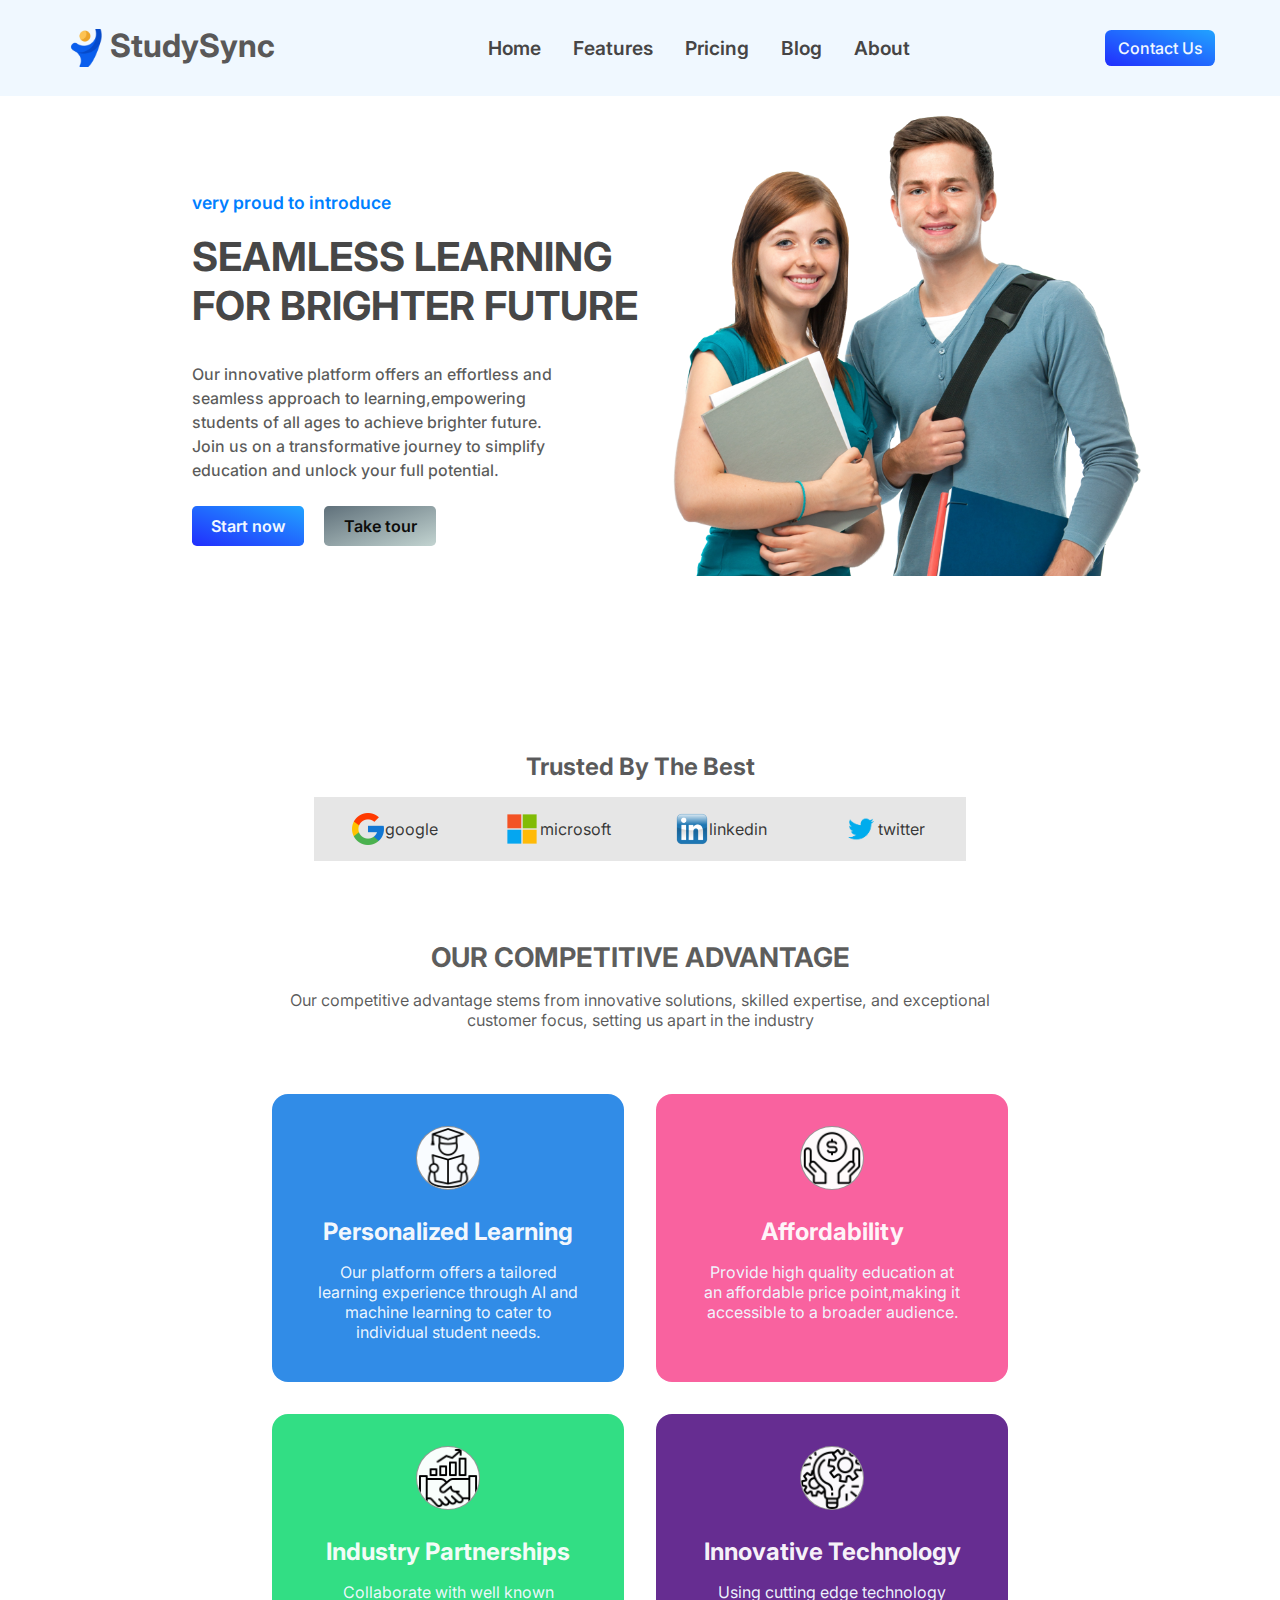
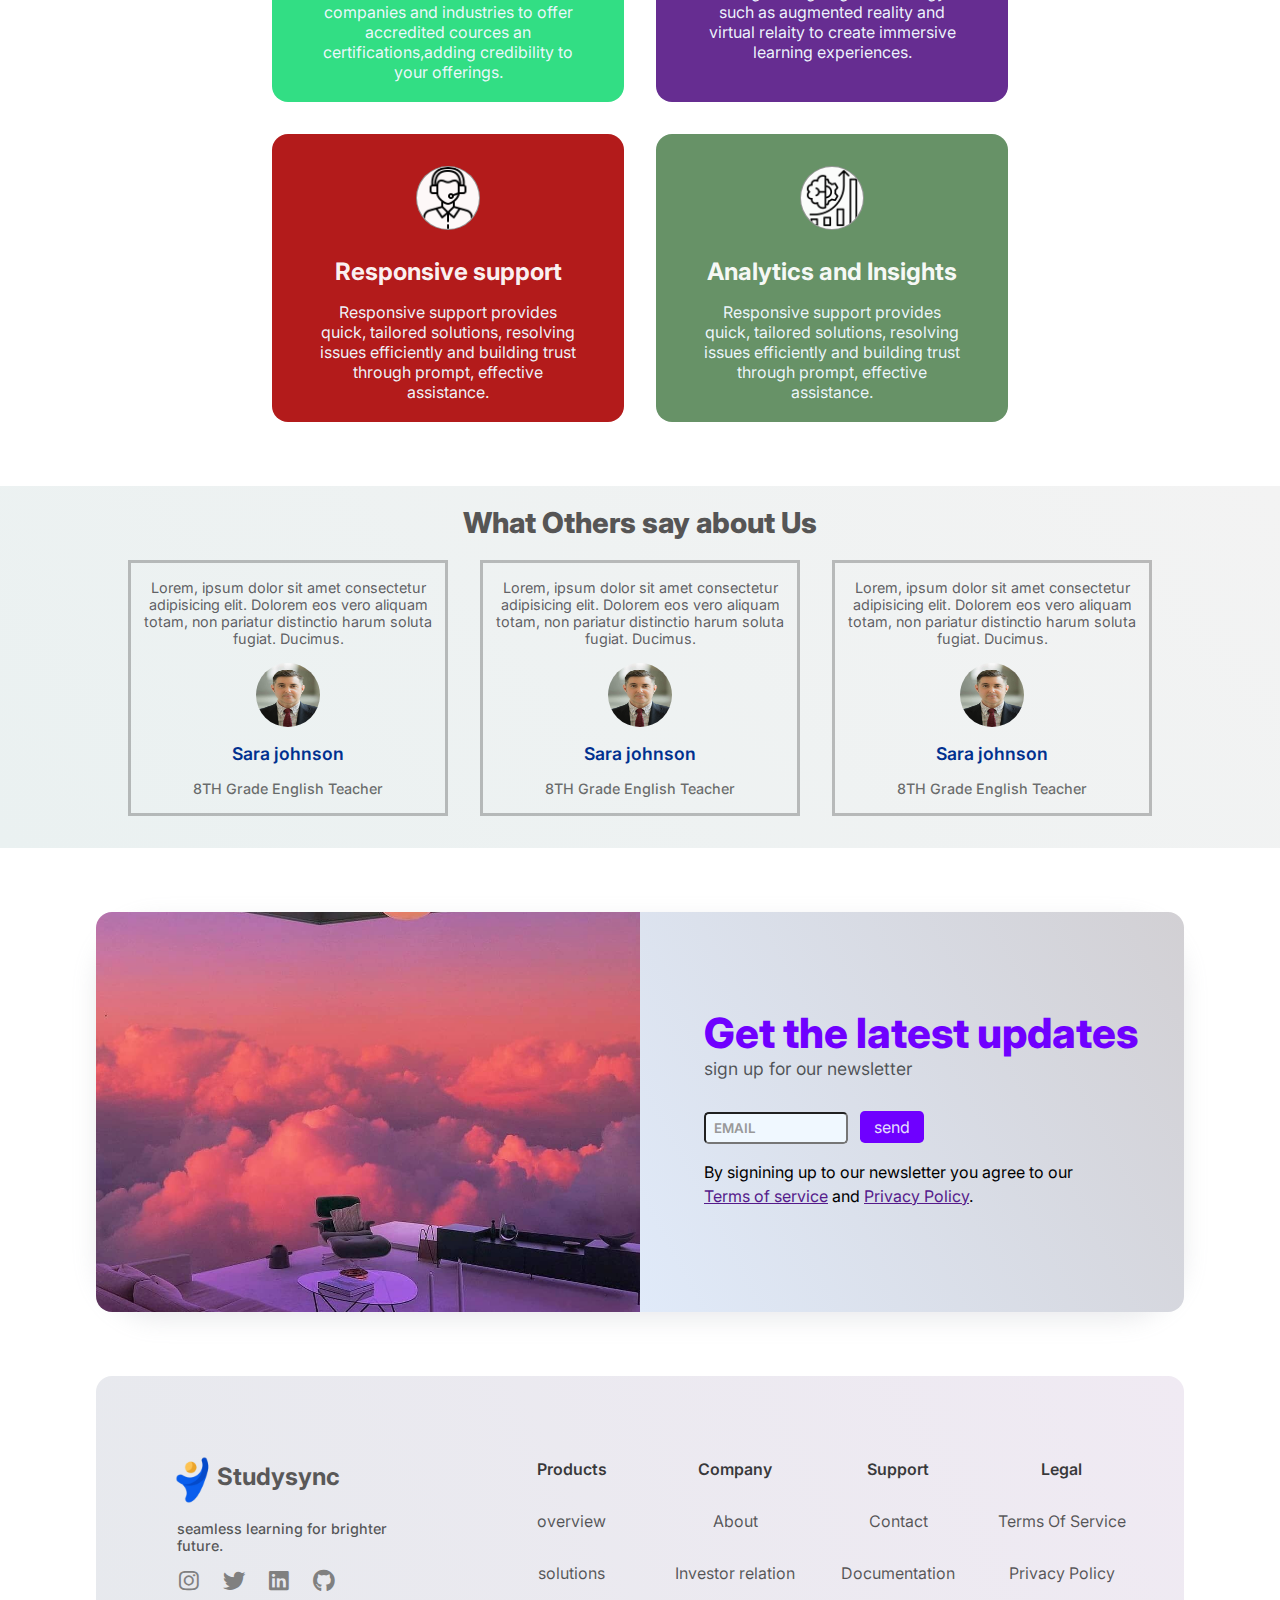
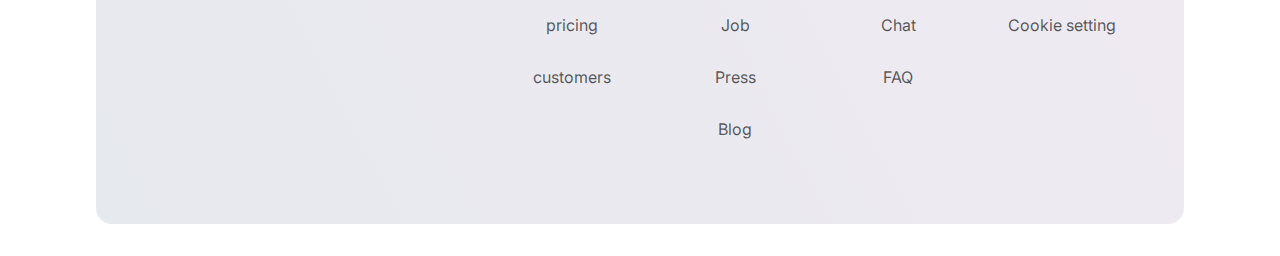
==== index.html @ 03466035 "Update and rename studysync.html to index.html" ====
<!DOCTYPE html>
<html lang="en">
<head>
    <meta charset="UTF-8">
    <meta name="viewport" content="width=device-width, initial-scale=1.0">
    <link rel="stylesheet" href="studysync.css">
    <link rel="stylesheet" href="https://cdnjs.cloudflare.com/ajax/libs/font-awesome/6.0.0-beta3/css/all.min.css">

    <link rel="preconnect" href="https://fonts.googleapis.com">
<link rel="preconnect" href="https://fonts.gstatic.com" crossorigin>
<link href="https://fonts.googleapis.com/css2?family=Inter:ital,opsz,wght@0,14..32,100..900;1,14..32,100..900&display=swap" rel="stylesheet">

    <title>Document</title>
</head>
<body>
                               <!-- HEADER SECTION -->

<div class="header_main">
<div class="header_submain">
    <div class="header_logo">
        <div class="header_logo_logodiv"></div>
        <div class="header_logo_logoname"><h1 class="h1_header_logo_name">StudySync</h1></div>
    </div>

    <div class="header_nav">
<ul class="ul_list">
    <li class="first_li">Home</li>
    <li>Features</li>
    <li>Pricing</li>
    <li>Blog</li>
    <li>About</li>
</ul>
    </div>
    <div class="header_button">
        <button class="header_button_main">Contact Us</button>
    </div>  
    <div class="responsive_header" onclick="toggleMenu()">
        
       
    </div>


</div>
</div>
<div class="hero_main">
    <div class="heromain_left">
        <p class="proud">
            very proud to introduce
        </p>
        <h1 class="seamless">
            SEAMLESS LEARNING FOR BRIGHTER FUTURE
        </h1>
        <p class="para">
            Our innovative platform offers an effortless and seamless 
            approach to learning,empowering students of all ages to achieve brighter future.
            Join us on a transformative journey to simplify education and unlock your full potential.

        </p>
    <button class="startnow buttonme">Start now</button>
    <button class="taketour buttonme">Take tour</button>
    </div>

    <div class="heromain_right">
       
    </div>
</div>

<!-- trusted section  -->


<div class="trusted">
    <h3 class="trustedheading">Trusted By The Best</h3>
    <div class="trustedmembers">
        <div class="div1 "><img src="google.png" class="google" alt=""><p class="companies_name">google</p></div>
        <div class="div1 "><img src="microsoftlogo.png" class="google" alt=""><p class="companies_name">microsoft</p></div>

        <div class="div1 "><img src="linkedin.png" class="google" alt=""><p class="companies_name">linkedin</p></div>

        <div class="div1 "><img src="twitter.png" class="google" alt=""><p class="companies_name">twitter</p></div>

</div>
</div>

<div class="comphead">
    <h2 class="compheading">OUR COMPETITIVE ADVANTAGE</h2>
    <p class="comppara">Our competitive advantage stems from innovative solutions, skilled expertise, and exceptional customer focus, setting us apart in the industry</p>
</div>
<div class="compbody">
    <div class="card1 cards-section">
        <img src="studying.png" class="cards-image" alt="">
    <h4 class="card1-heading">Personalized Learning</h4>
    <p class="card1-para">Our platform offers a tailored learning experience through AI and machine learning to cater to individual student needs.
    </div>
    <div class="card2 cards-section">
        <img src="image2.png" class="cards-image" alt="">
        <h4 class="card1-heading">Affordability</h4>
        <p class="card1-para">Provide high quality education at an affordable price point,making it accessible to a broader audience.</p>

    </div>
    <div class="card3 cards-section">
        <img src="image3.png" class="cards-image" alt="">
        <h4 class="card1-heading">Industry Partnerships</h4>
        <p class="card1-para">Collaborate with well known companies and industries to offer accredited cources an certifications,adding credibility to your offerings.</p>

    </div>
    <div class="card4 cards-section">
        <img src="image4.png" class="cards-image" alt="">
        <h4 class="card1-heading">Innovative Technology</h4>
        <p class="card1-para">Using cutting edge technology such as augmented reality and virtual relaity to create immersive learning experiences.</p>

    </div>
    <div class="card5 cards-section">
        <img src="image5.png" class="cards-image" alt="">
        <h4 class="card1-heading">Responsive support</h4>
        <p class="card1-para">Responsive support provides quick, tailored solutions, resolving issues efficiently and building trust through prompt, effective assistance.</p>

    </div>
    <div class="card6 cards-section">
        <img src="image6.png" class="cards-image" alt="">
        <h4 class="card1-heading">Analytics and Insights</h4>
        <p class="card1-para">Responsive support provides quick, tailored solutions, resolving issues efficiently and building trust through prompt, effective assistance.</p>

    </div>
</div>

<!-- testimonial section -->

<div class="test_main">
    <div class="test_submain">
        <div class="test_main_head"><h3 class="test_head">What Others say about Us</h3></div>
        <div class="test_submain_body">
            <div class="test_submain_body_01 t1">
                <p class="p1">Lorem, ipsum dolor sit amet consectetur adipisicing elit. Dolorem eos vero aliquam totam, non pariatur distinctio harum soluta fugiat. Ducimus.</p>
                <img src="OIP.jpeg" class="test_image" alt="">
                <p class="name">Sara johnson</p>
                <p class="work">8TH Grade English Teacher</p>
            </div>
            <div class="test_submain_body_01 t2" >
                <p class="p1">Lorem, ipsum dolor sit amet consectetur adipisicing elit. Dolorem eos vero aliquam totam, non pariatur distinctio harum soluta fugiat. Ducimus.</p>
                <img src="OIP.jpeg" class="test_image" alt="">
                <p class="name">Sara johnson</p>
                <p class="work">8TH Grade English Teacher</p>
            </div>
            <div class="test_submain_body_01 t3">
                <p class="p1">Lorem, ipsum dolor sit amet consectetur adipisicing elit. Dolorem eos vero aliquam totam, non pariatur distinctio harum soluta fugiat. Ducimus.</p>
                <img src="OIP.jpeg" class="test_image" alt="">
                <p class="name">Sara johnson</p>
                <p class="work">8TH Grade English Teacher</p>
            </div>
        </div>
    </div>
</div>

<div class="news">
    <div class="news_left"></div>
    <div class="news_right"><h1 class="latestupdate">Get the latest updates</h1>
    <p class="signup">sign up for our newsletter</p>
<div class="type">
    <input type="text" class="input" placeholder="EMAIL">
<button class="send">send</button></div>
<p class="policy">By signining up to our newsletter you agree to our <a href="">Terms of service</a> and <a href="">Privacy Policy</a>.</p>
</div>
</div>

<div class="footer">
    <div class="f_logo">
        <div class="logodiv">
       <img src="logo.png"  class="f_image"alt="">
       <h1 class="f_logo_name">Studysync</h1></div>
       <p class="seamless_learn">seamless learning for brighter future.</p>
       <div class="social_icons">
        <i class="fab fa-instagram"></i>
        <i class="fab fa-twitter twitter"></i>
        <i class="fab fa-linkedin linkedin"></i>   
        <i class="fab fa-github github"></i>
    </div>
    </div>
    <div class="f_links">
        <div class="f_links_l">
<p class="f_heading">Products</p>
<p class="footer_l">overview</p>
<p class="footer_l">solutions</p>
<p class="footer_l">pricing</p>
<p class="footer_l">customers</p>
        </div>
        <div class="f_links_l 
        ">
            <p class="f_heading">Company</p>
<p class="footer_l">About</p>
<p class="footer_l">Investor relation</p>
<p class="footer_l">Job</p>
<p class="footer_l">Press</p>
<p class="footer_l">Blog</p>
        </div>
        <div class="f_links_l l3">
            <p class="f_heading">Support</p>
<p class="footer_l">Contact</p>
<p class="footer_l">Documentation</p>
<p class="footer_l">Chat</p>
<p class="footer_l">FAQ</p>
        </div>
        <div class="f_links_l l3">
            <p class="f_heading">Legal</p>
<p class="footer_l">Terms Of Service</p>
<p class="footer_l">Privacy Policy</p>
<p class="footer_l">Cookie setting</p>
        </div>
    </div>
</div>
<script>
let isMenuVisible = false; // Track the menu visibility state

function toggleMenu() {
  
    let menu = document.querySelector('.header_nav'); // Select the menu element

    if (!isMenuVisible) {
        
        menu.style.width = '80%'; // Expand to full width
        isMenuVisible = true;
    } else {
        menu.style.width = '0'; // Collapse to width 0
        isMenuVisible = false;
    }
}

document.addEventListener('DOMContentLoaded', () => {
    let container = document.querySelector('.responsive_header'); // Select the container element
    
    container.addEventListener('click', () => {
        container.classList.toggle('scaled'); // Toggle the scaling effect
    });
});


</script>

</body>
</html>
---- studysync.css ----
*{
    padding: 0;
    margin: 0;
    box-sizing: border-box;
    /* font-family: 'Inter '; */
}


                       /*header section  */

.header_main{
    width:100%;
height:6rem;
background-color: aliceblue;

display:flex;
justify-content: center;
align-items: center;
position:fixed;
top:0;
left:0;
z-index:1000;
}
.header_submain{
    width:85%;
    height:5rem;
    /* background-color: black; */
    display:flex;
    align-items: center;
    justify-content: space-between;
   /* overflow:hidden; */
}
.header_logo{
    width:20%;
    height:4rem;
    background-color: aliceblue;
    display:flex;
    justify-content: center;
    align-items: center;
}
.header_logo_logodiv{
    width:20%;
    height:60%;
    background-image: url('logo.png');
    background-size: cover;
    background-position: center;
}
.header_logo_logoname{
    width:80%;
    height:80%;
    display:flex;
    justify-content:flex-start;
    align-items:flex-start;
  margin-top: 0.5rem;
    font-size: 1rem;
    font-family: 'Inter';
    color:rgb(89, 88, 88)

}


.header_nav{
    width:40%;
    height:4rem;
    /* background-color: rgb(23, 134, 230); */
}

.ul_list{
    display:flex;
    flex-direction: row;
    list-style-type: none;
    gap:3rem;
    height:100%;
    justify-content: center;
    align-items: center;
    margin-top:auto;
    font-size:1.2rem;
    font-weight: 600;
    font-family: 'Inter';
    color:rgb(70, 69, 69)
}
.ul_list li:hover{
    color:rgba(33, 34, 33, 0.552);
    cursor:pointer;
 }
.header_button{
    width:10%;
    height:4rem;
background-color: aliceblue;
display:flex;
justify-content: center;
align-items: center;
}
.header_button_main{
 padding:0.5rem 0.8rem ;
 font-family:'Inter';
 font-size: 1rem;
 font-weight: 500;
 background-color: #212efd;
background-image: linear-gradient(19deg, #212efd 0%, #21a3ff 100%);
color:aliceblue;
border:none;
border-radius:0.4rem ;
transition:200ms ease;
}   
.header_button_main:hover{
    background-color: #2130fd56;
    background-image: linear-gradient(19deg, #3c45c5 0%, #3382bb 100%);
    cursor:pointer;
}
.responsive_header{
    display:none;
}
.responsive_header.scaled {
    transform: scale(1.12); /* Scale up by 1.5 times */
}


/* hero section */


.hero_main{
    width:85%;
    margin:auto;
    display:flex;
    margin-top:6rem;
    /* background-color: aqua; */
    /* height:30rem; */
}
.heromain_right{
    width:40%;
   background-image: url('students.png');
   background-size: cover;
   /* background-position: center  ; */
    height:35rem;
}
.heromain_left{
    width:60%;
    height:40rem;
    padding-left:6rem;
    padding-top:4rem;
     animation: slideFromLeft 1s ease forwards;
    /* background-color: #3c45c543;
     */
     /* border:1px solid black; */
}
.proud{
    margin:2rem 0rem 0rem 0rem;
    font-size: 1.1rem;
    font-family: 'Inter';
    font-weight: 600;
    color: #007FFF;

    

}
.seamless{
    margin-top:1.2rem;
    font-size: 4rem;
    font-family: 'Inter';
    color:rgba(0, 0, 0, 0.736);
}
.para{
    margin:2rem 5rem 0rem 0rem;
font-family: 'Inter';
font-size: 1rem;
line-height: 1.5rem;
font-weight: 500;
color:#0f1010b1;
}
.buttonme{
    margin-top:1.5rem;
    height:2.5rem;
    width:7rem;
    font-size: 1.01rem;
    font-family: 'Inter';
    font-weight: 600;
    border:none;
    border-radius:0.3rem;
    transition: 400ms;
}
.taketour{
    margin-left:1rem;
    background-color: #5f707a;
background-image: linear-gradient(160deg, #5f707a 0%, #c3d4d1 100%);
color:rgb(14, 13, 11);

}
.startnow{
    background-color: #212efd;
background-image: linear-gradient(19deg, #212efd 0%, #21a3ff 100%);
color:aliceblue;
}
.buttonme:hover{
    transform: scale(1.1);
    transition-duration: 400ms;
    cursor:pointer;
}

.trusted{
    width:85%;
    margin:auto;
    /* border:2px solid black; */
    text-align: center  ;
}
.trustedheading{
    font-size: 1.5rem;
    font-family: 'Inter';
    margin-bottom:1rem;
    color:#0f1011af;
}
.trustedmembers{
    width:40%;
    margin:auto;
   
    display:grid;
    grid-template-columns: repeat(4,1fr);

    /* border:2px solid black; */
    background-color: rgba(0, 0, 0, 0.099);
    height:4rem;
    animation: slideFromLeft 1s ease forwards;
}
@keyframes slideFromLeft {
    0% {
        opacity: 0;
        transform: translateX(-100%);
    }
    100% {
        opacity: 1;
        transform: translateX(0);
    }
}
.div1{
    margin:auto;
    display: flex;
    justify-content: center;
    align-items: center;
    width:25%;
    /* margin:1rem 0rem 1rem 0rem; */
    /* border:2px solid black; */
    height:4rem;
}
.google{
    height:2rem;
    width:2rem;
    margin-right:0.1rem;
    /* margin-top:1rem; */
}
.companies_name{
    font-size: 1.01rem;
    font-family: 'Inter';
    color:rgba(31, 31, 30, 0.895);
}
.microsoft{
    height:2rem;
    width: 2rem;
}
.comphead{
    width:60%;
    margin:auto;
    margin-top:5rem;
    text-align: center;
    /* margin-bottom:2rem; */
}
.compheading{
    font-size:1.7rem;
    color:rgba(30, 30, 29, 0.727);
    font-family: 'Inter';
}
.comppara{
    margin-top:1rem;
    font-size:1.01rem;
    font-family:'inter';
    color:#0f1010b1;
}
.compbody{
    width:60%;
    margin:auto;
    margin-top:3rem;
    display: grid;
    grid-template-columns: repeat(2,1fr);
    /* grid-template-rows: repeat(3,1fr); */
    margin-bottom:3rem;

}
.cards-section{
    height:18rem;
    background-color: #3c45c5;
    margin:1rem;
    border-radius:1rem;
    display:flex;
    flex-direction: column;
    align-items: center;
    transition:1s;

}
.cards-image{
    height:4rem;
    width:4rem;
    margin-top:2rem;    
    border-radius:4rem;
    color:aliceblue;
    background-color: rgba(255, 255, 255, 0.972);
    transition: transform 0.3s ease;
    border:0.5px solid rgba(0, 0, 0, 0.403);
}
.card1-heading{
    margin-top:1.7rem;
    font-size: 1.5rem;
    font-family: 'Inter';
    color: rgba(255, 255, 255, 0.957);
}
.card1-para{
    margin-top:1rem;
    max-width: 75%;
    font-size:1rem;
    text-align: center;
    font-family: 'Inter';
    color:rgba(240, 248, 255, 0.972);
}
.card1{
    background-color: #318CE7;
}
.card2{
    background-color: #F9629F;
}
.card3{
    background-color: #32de84;
}
.card4{
    background-color:#662d91;
}
.card5{
    background-color: #B31B1B;
}
.card6{
    background-color: #679267;
}



.cards-section:hover .cards-image{
    transform: scale(1.1);
    transition: transform 0.3s ease;
    
}

/* testimonial */
.test_main{
    width:100%;
    /* height:10rem; */
    /* border:2px solid black; */
    background-color: #eaf1f1;
    background-image: linear-gradient(45deg, #eaf1f1 0%, #f3f3f3 100%);
    
    
    
}
.test_submain{
    width:80%;
    /* height:10rem; */
    /* border:2px solid black; */
    margin:auto;
    /* display: flex;
    align-items: center; */

    
}
.test_main_head{
    width:50%;
margin:auto;
text-align: center;
height:3.6rem;
display:flex;
justify-content: center;
align-items: center;
/* border:1px solid black; */
/* text-align: center; */

}
.test_head{
    margin-top:1rem;
    color:rgb(86, 85, 85);    
/* margin-bottom:4rem; */
    font-size:1.8rem;
    font-family: 'Inter';
    font-weight: 800;

}
.test_submain_body{
    width:100%;
    display:grid;
    gap:2rem;
    margin-top:1rem;
    grid-template-columns:repeat(3,1fr);
/* margin-bottom:2rem; */
    
}
.test_submain_body_01{
    /* height:8rem; */
    transition:0.3s;
  width:100%;
  display: flex;
  align-items: center;
  flex-direction: column;
  gap:1rem;
margin-bottom:2rem;
  
    border:3px solid rgba(86, 86, 86, 0.365);
    
    
}

.p1{
    color:#4e4e52e6;
    margin-top:0.7rem;
    text-align: center;
    font-size:0.9rem;
    font-family: 'Inter';
    margin:1rem 0.5rem 0rem 0.5rem;
}
.test_image{
    height:4rem;
    width:4rem;
    border-radius:2rem;
    /* margin-left:auto; */
    
}
.work{
    color:#0e0f109b;
    font-size: 0.9rem;
    font-family: 'Inter';
    font-weight: 500;
margin-bottom:1rem;    
}

.name{
    color:#00308F;
    font-size: 1.1rem;
    font-family: 'Inter';
    font-weight: 600;
    margin-top:0;
}
.test_submain_body_01:hover{
    transform: scale(1.01);
    transition:0.3s ease;
    /* box-shadow: rgba(5, 20, 228, 0.683) 0px 5px 15px; */
    box-shadow: rgb(186, 186, 187) 0px 5px 15px;
    /* border:4px solid rgba(86, 86, 86, 0.365); */

}

/* newsletter section */

.news{
    display:flex;
    width:85%;
    /* height:20rem; */
    background-color: #32de84;
    margin:auto;
    margin-top:4rem;
    margin-bottom:4rem;
    box-shadow: rgba(149, 157, 165, 0.2) 0px 8px 24px;
    border-radius:4rem;
}
.news_left{
    width:50%;
    height:25rem;
    background-image: url('l.jpg');
    background-size: cover;
    background-position: center;
    border-radius:1rem 0rem 0rem 1rem;

}
.news_right{
    width:50%;
    height:25rem;
  padding:6rem 2rem 2rem 4rem;
    background-color: #e0eaf9;
background-image: linear-gradient(62deg, #e0eaf9 0%, #d2d0d4 100%);
border-radius:0rem 1rem 1rem 0rem;

}
.latestupdate{
    font-size:2.6rem;
    font-family: 'Inter';
    font-weight: 800;
    color:#6F00FF;
}
.signup{
    font-size:1.1rem;
    font-family: 'Inter';
    color:#0f1010b1;

}
.send{
    margin-top:2rem;
}
.input{
    width:9rem;
    height:2rem;
    border:2px soild rgba(245, 247, 249, 0.113);
    background-color: aliceblue;
    padding-left:0.5rem;
    font-family: 'Inter';
    color:rgba(37, 38, 39, 0.869);
    font-weight: 600;
    border-radius:0.3rem;
}
.send{
    width:4rem;
    height:2rem;
    font-size: 1rem;
    margin-left:0.5rem;
    padding:0;
    font-family: 'Inter';
    background-color:#6F00FF ;
    color:#f6fcfce6;
    border:none;
    border-radius:0.3rem;
    transition:0.3s ease;

}
.send:hover{
    transform: scale(1.06);
    transition: 0.3s ease;
    cursor:pointer;
}
input::placeholder {
    color: #999;       
   margin-left:1px;
    font-family: 'Inter'; 
   
}

input:focus {
    border-color: #007BFF; /* Change border color when focused */
    box-shadow: 0 0 5px rgba(0, 123, 255, 0.5); /* Add shadow */
    outline: none; /* Remove default focus outline */
 
   
   
}
.policy{
    margin-top:1rem;
    font-size: 1rem;
    max-width:26rem;
    line-height: 1.5rem;
    font-family: 'Inter';
}
/* testimonial end */

/* footer */

.footer{
    width:85%;
    height:28rem;
    border-radius:1rem;
    background-color: #e6e9ed;
background-image: linear-gradient(62deg, #e6e9ed 0%, #f0eaf3 100%);

/* border:1px solid black; */
margin:auto;
display:flex;
}
.f_logo{
    width: 25%;
    height:20rem;
    padding-left:2rem;
    /* background-color: #3382bb; */
    margin:auto;
}
.logodiv{
    display:flex;
}
.f_image{
    height:3rem;
    width:3rem;
    margin-top:1rem;
}
.f_logo_name{
    margin-top:1.4rem;
    font-family: 'Inter';
    color:rgb(89, 88, 88);
    font-size: 1.5rem;
}
.seamless_learn{
    margin-left:0.5rem;
    margin-top:1rem;
    font-family: 'Inter';
    font-size: 0.9rem;
    color:#0f1010b1;    
    font-weight: 500;
}
.f_links{
    width: 60%;
    height:30rem;
    /* background-color: #3382bb; */
    margin:auto;
    display: grid;
    grid-template-columns: repeat(4,1fr);
}
.f_links_l{
    height:28rem;
    /* background-color: #32de84; */
    margin:0.2rem;
    display:flex;
    flex-direction:column;
    align-items: center;
    gap:2rem;
    padding-top:5rem;    
}
.f_heading{
    font-size:1rem;
    font-family: 'Inter';
    font-weight: 600;
    color:#0f1010d2;
}
.footer_l{
    font-size:1rem;
    font-family: 'Inter';
    color:#0f1010b1;
}
.social_icons{
margin-top:0.4rem;
}
i {
    color: gray;
    font-size: 1.4rem;
    margin: 10px;
  }
  i:hover {
    color: #e1306c; /* Instagram's primary color */
  }
  .twitter:hover {
    color: #1DA1F2; /* Twitter's primary blue color */
  }
  .linkedin:hover{
    color: #0077b5;
  }
  .github:hover{
    color: #6e5494; 
  }

  .footer_l:hover{
    color:#0f1010dd;
    cursor:pointer;
  }

 
/* responsive */




@media (max-width:1124px){
    .footer{
        position:relative;
        top:62rem;
        width:100%;
        display:flex;
        flex-direction: column;
        height:60rem;
    }
.f_logo{
width:100%;
height:auto;
/* padding-top:-5rem; */
margin-top:2rem;

    }
    .f_links{
        width:100%;
        grid-template-columns: repeat(2,1fr);
        grid-template-rows: repeat(2,1fr);
        padding:0;
        margin-top:-15rem;
        
    }
    .f_links_l{
    padding-top:0rem;
    height:auto;
    }
   .l3{
    margin-top:6rem
   }
    
}
@media (max-width:1075px){
    .news{
        display:flex;
        flex-direction:column;
        position:relative;
        bottom:-66rem;
        width:100%;
        background-color:white;
        box-shadow:none;
    }
    .news_left{
        width:100%;
        height:18rem;
        border-radius:0;
    }
    .news_right{
        width:100%;
        padding-top:2rem;
        height:auto;
        border-radius:0;
    }
    .latestupdate{
        font-size: 2rem;
    }

}
@media(max-width:1063px){
.test_submain_body{
    grid-template-columns: repeat(1,1fr);
    margin-bottom:0rem;
}
.test_main{
    position:relative;
    top:70rem;
}
.test_main_head{
    width:90%;
}
.test_head{
    font-size: 1.3rem;
    max-width:100%;
}
}

/* responsive cards */

@media(max-width:1059px){   
    .compbody{
        grid-template-columns: repeat(1,1fr);
        width:90%;
        height:50rem;
    
    }
    .compheading{
       font-size: 1.4rem;
    }
    .comppara{
        max-width:100%;
    margin-bottom:2rem;    
    }
}
/* responsive-cards-ends */
@media (max-width:900px){
    .header_main{
        height:4rem;
    }
 .responsive_header{
    display:block;
    width:2.5rem;
    height:2.5rem;
    background-image: url('side.png');
    background-size: cover;
/* position: absolute; */
left:18rem;

 }

 /* .header_nav{
    position:relative;
    top:15rem;
    left:-5rem;
    background-color: #212efd;
background-image: linear-gradient(19deg, #212efd 0%, #21a3ff 100%);
height:auto;
width:30rem;
padding-bottom:1rem;
padding-top: 1rem;
/* transform: translateX(100%); */
/* transition: transform 0.3s ease; */




 .header_nav {
    position: fixed; /* Fixed positioning to keep it in place */
    top: 5rem; /* Adjust as needed */
 left:0.4rem; /* Align with the left side of the viewport */
    background-color: #212efd;
    background-image: linear-gradient(19deg, #212efd 0%, #21a3ff 100%);
    height: auto;
    width: 0; /* Start with width 0 */
    padding-bottom: 1rem;
    padding-top: 1rem;
    overflow: hidden; /* Hide content overflow initially */
    transition: width 0.3s ease; /* Smooth width transition */
    z-index: 1000; /* Ensure menu is above other content */
}

 .ul_list{
   flex-direction: column;
   margin:1rem 6rem;
   color:aliceblue;
   font-size: 1.2rem;;
 }
 
 
.header_button{
    display:none;
}
.header_logo{
    width:68%;
    /* position:absolute; */
    left:1rem;
}
.header_logo_logoname{
    margin-left:0.2rem;
}

.h1_header_logo_name{
    margin-top:0.4rem;
    margin-left:0.2rem;
    font-size:1.5rem;
}



.hero_main{
    display:flex;
    flex-direction: column;
    width:100%;
    margin:auto;
    /* display:flex; */
    margin-top:2rem;
}
.seamless{
    font-size: 1.5rem;
}
.heromain_left{
    width:80%;
    height:19rem;
    padding-left:2rem;
    padding-top:4rem;
}
.para{
    margin:0;
    margin-top:1rem;
    display:none;
}
.heromain_right{
width:100%;
height:10rem;
position:relative;
top:-7rem;

}
.buttonme{
    position:relative;
    top:8rem;
}
.trustedmembers{
    width:100%;
    grid-template-columns: repeat(2,1fr);
    height:auto;

    
}
.div1{
    margin-top:0;
}
.trustedheading{
    font-size: 1.2rem;
}





}
@media (min-width:723px)and (max-width:1296px) {
    .header_main{
        width:100%;
    }
    .header_submain{
        width:90%;
        justify-content: space-between;
    }
    .header_button{
        width:7rem;
    }
    .ul_list{
        gap:2rem;
    }


    .trusted{
        margin-top:1rem;
    }
    .trustedmembers{
        width:60%;
    }

    .heromain_left{
        width:50%;
    }
    .heromain_right{
        width:50%;
        height:30rem;
    }
    .seamless{
        font-size:2.5rem;
    }
}
@media (min-width:425px) and (max-width:768px){
    .para{
        display:block;
    }
.heromain_right{
    position:relative;
    left:25rem;
    height:25rem;
    top:-15rem;
}
.buttonme{
    top:0;
}
.trusted{
    /* margin:0;     */
}
.heromain{
    height:25rem;
}
}
@media (min-width:320px)and (max-width:375px){
    .taketour{
        position:relative;
        top:8rem;
        left:0rem
    }
    .heromain_right{
        top:-6rem;
    }
}
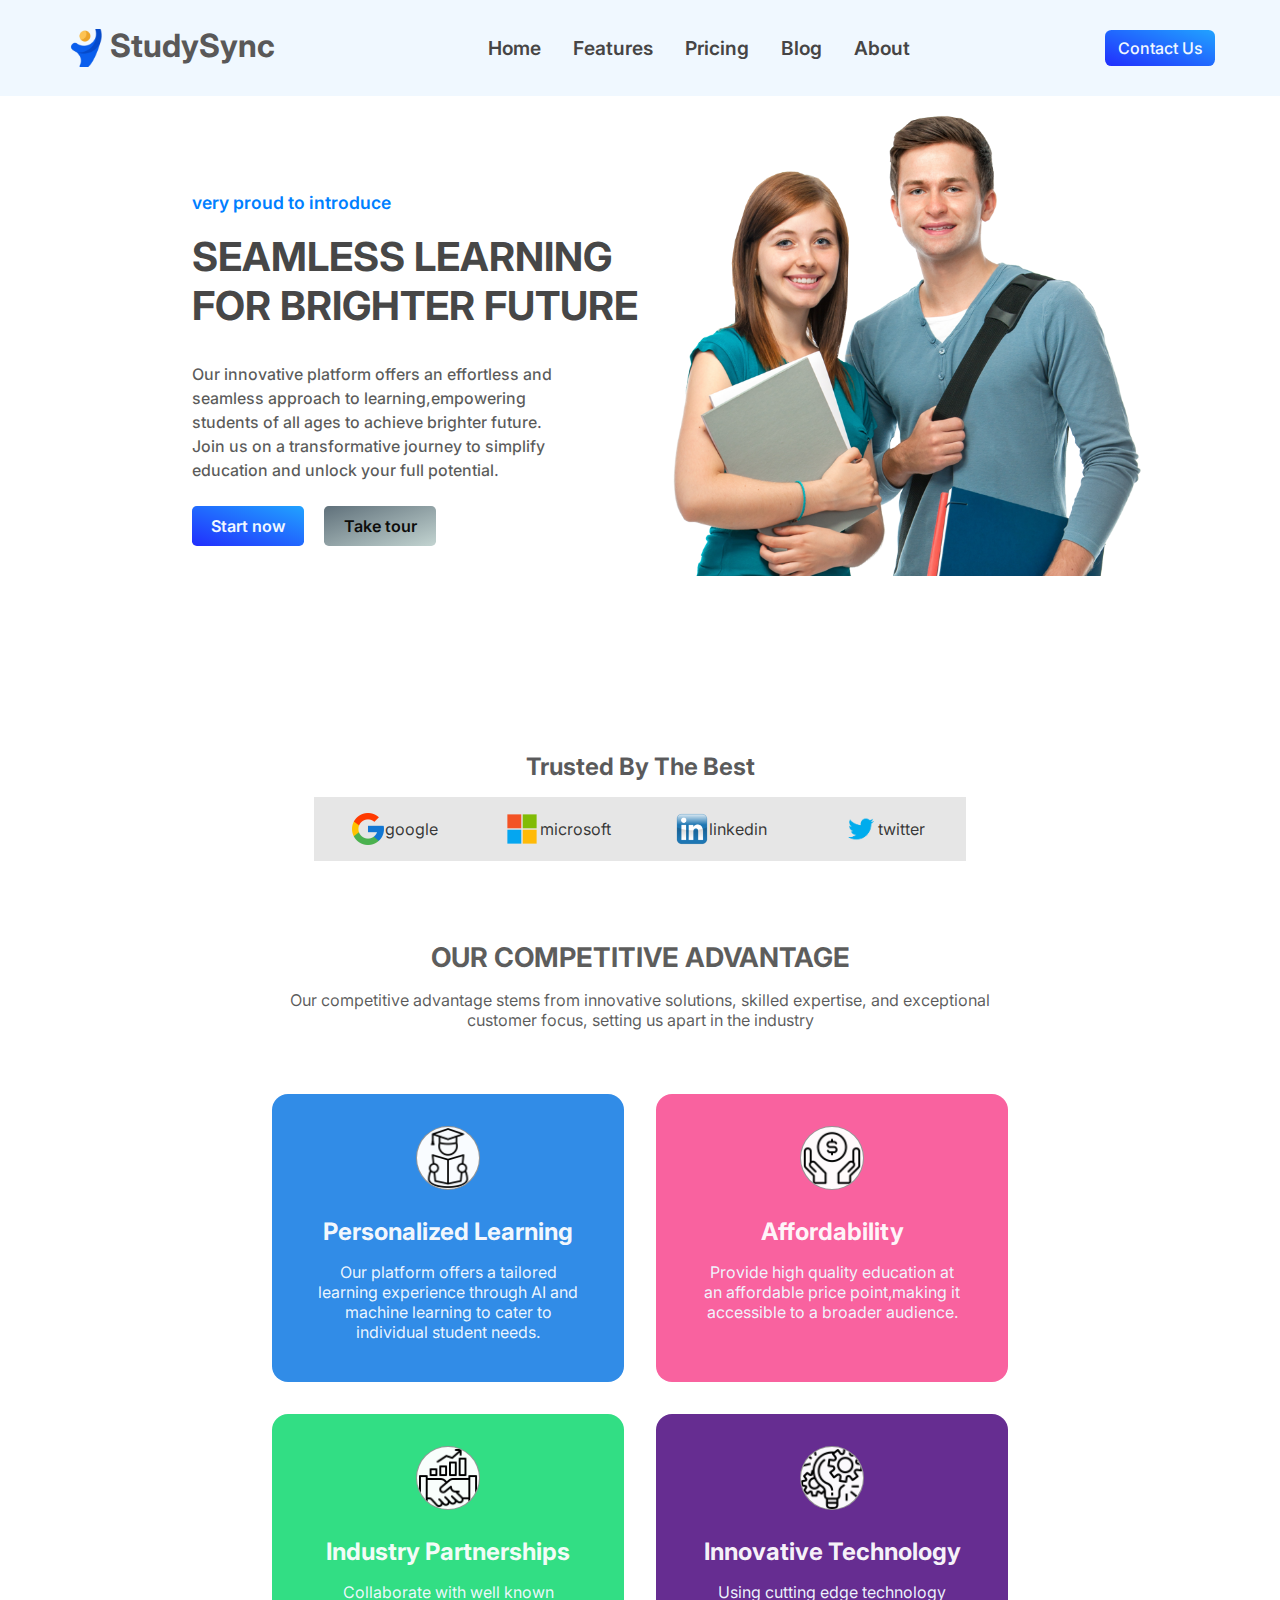
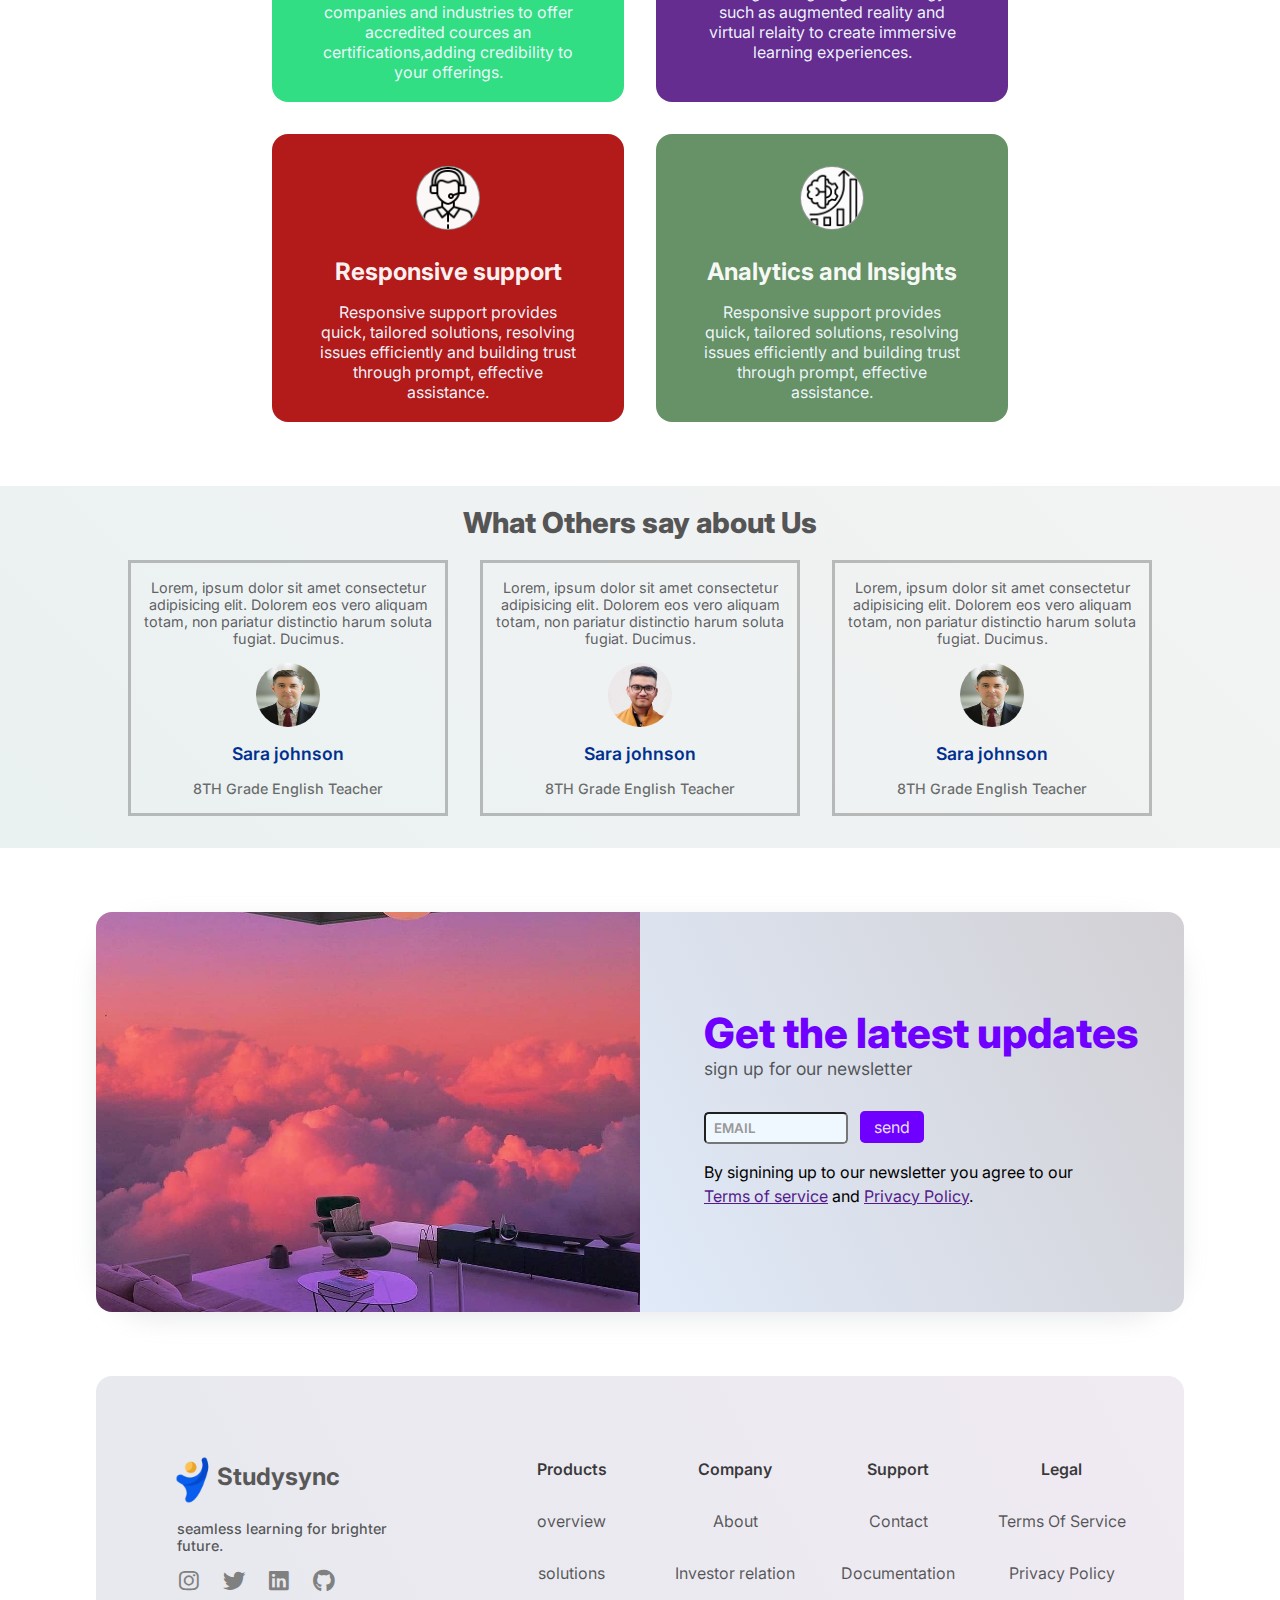
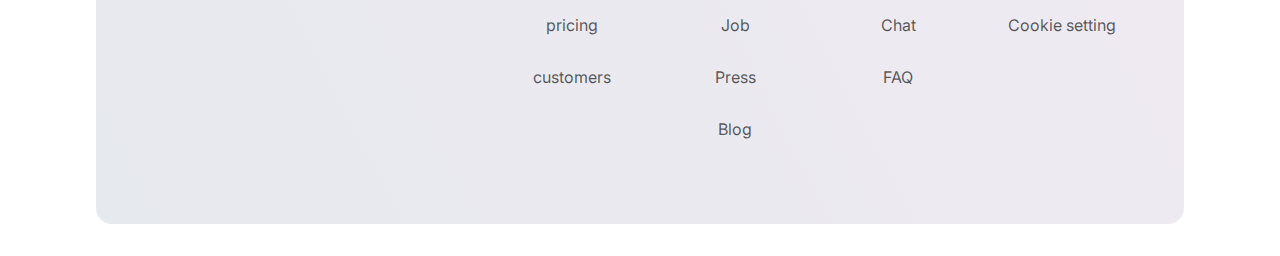
==== commit 96a133ee: "Update index.html" ====
--- a/index.html
+++ b/index.html
@@ -137,7 +137,7 @@
             </div>
             <div class="test_submain_body_01 t2" >
                 <p class="p1">Lorem, ipsum dolor sit amet consectetur adipisicing elit. Dolorem eos vero aliquam totam, non pariatur distinctio harum soluta fugiat. Ducimus.</p>
-                <img src="OIP.jpeg" class="test_image" alt="">
+                <img src="vishal.jpg" class="test_image" alt="">
                 <p class="name">Sara johnson</p>
                 <p class="work">8TH Grade English Teacher</p>
             </div>
--- a/studysync.css
+++ b/studysync.css
@@ -929,17 +929,23 @@
     height:25rem;
 }
 }
-@media (min-width:320px)and (max-width:375px){
+@media (min-width:320px)and (max-width:370px){
     .taketour{
         position:relative;
-        top:8rem;
+        top:10rem;
         left:0rem
     }
     .heromain_right{
-        top:-6rem;
-    }
-}
-
-
-
-
+        top:-5rem;
+    }
+  
+
+}
+@media (max-width:410px){
+    .buttonme{
+        position:relative;
+        top: 9.3rem;
+    }
+}
+
+
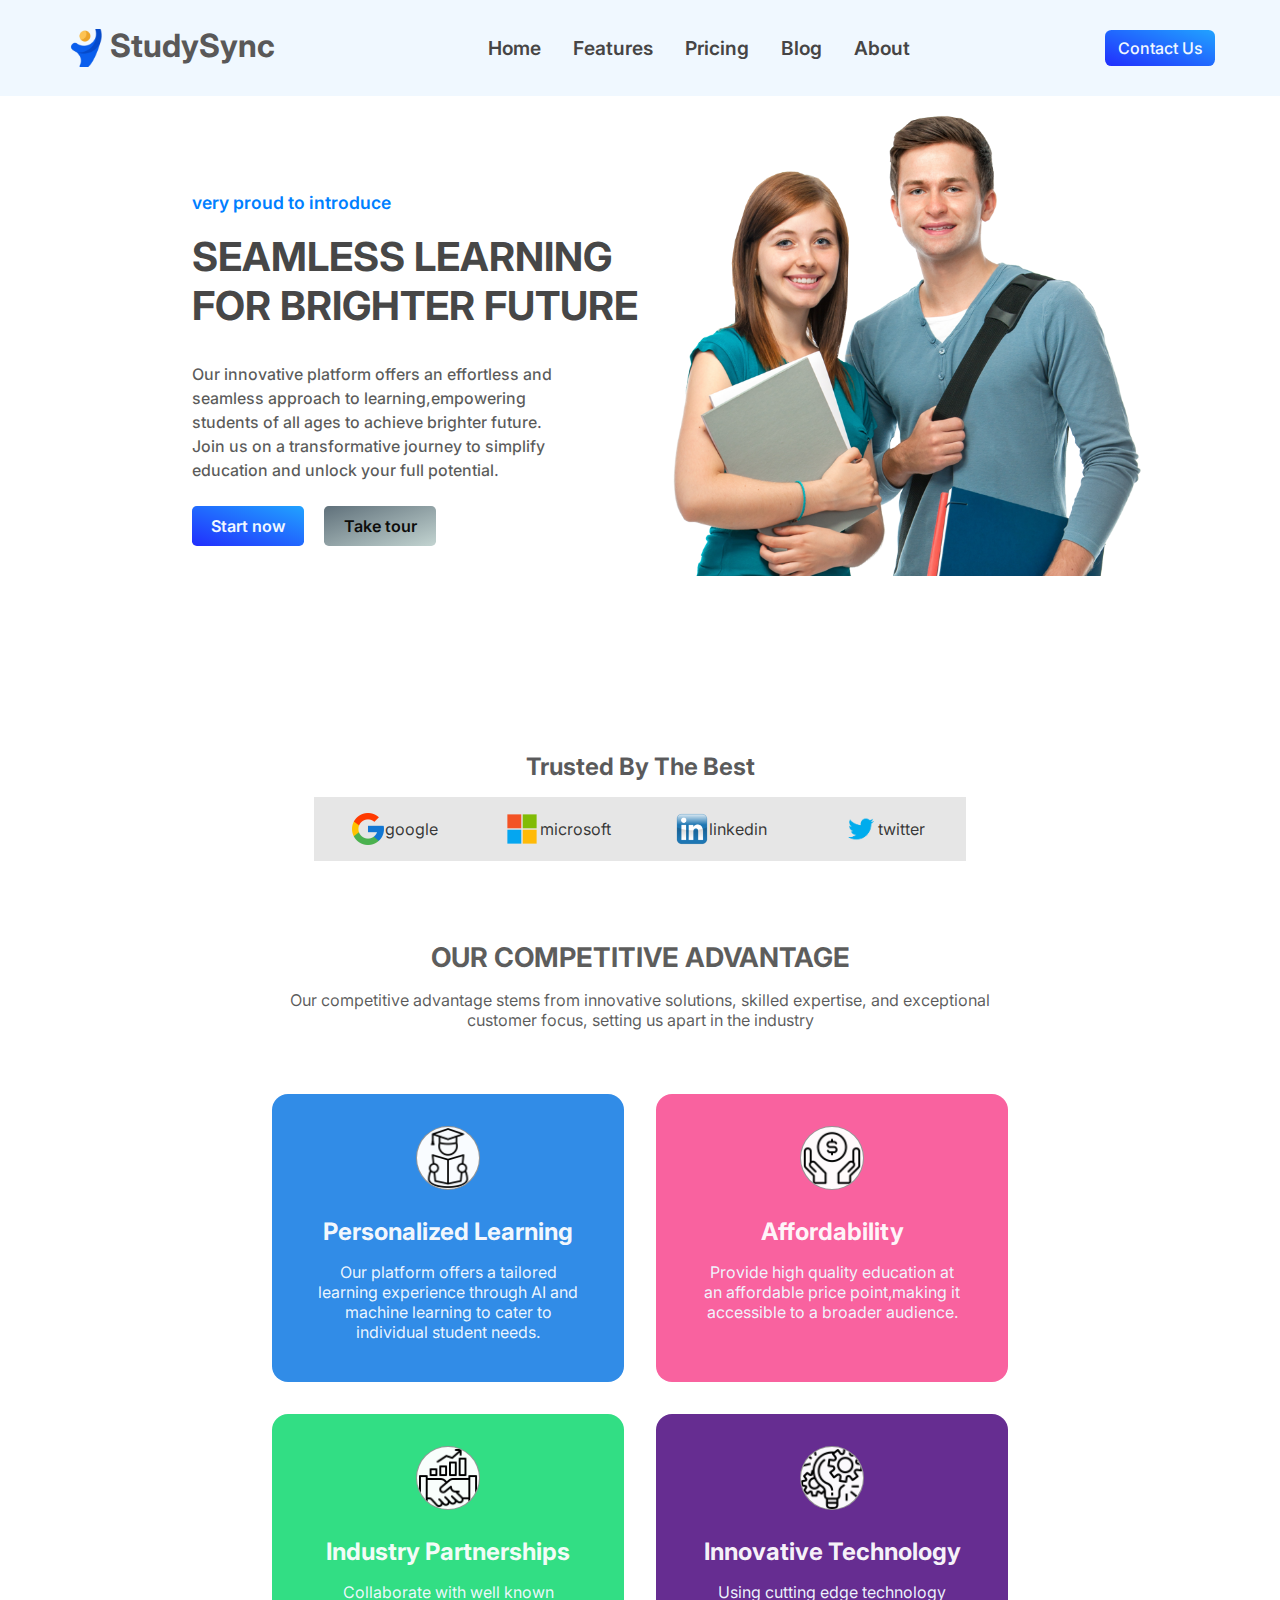
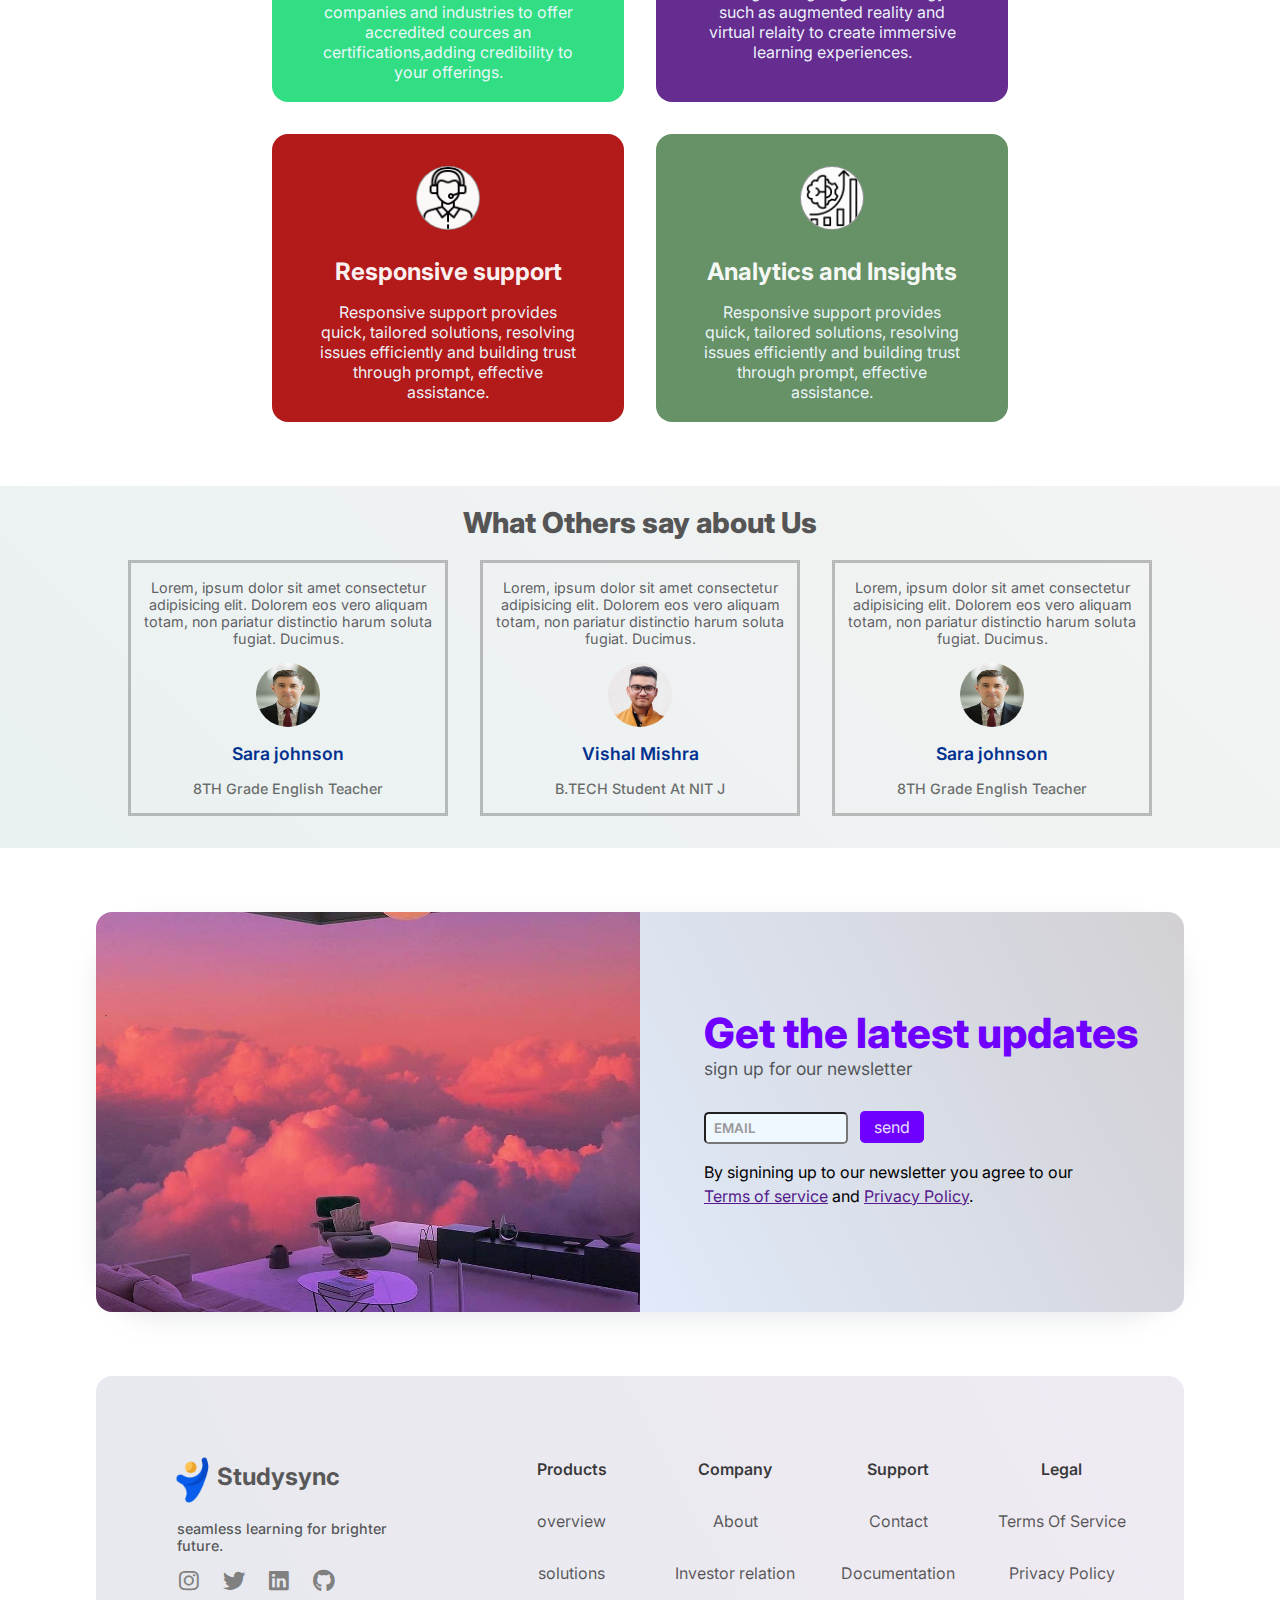
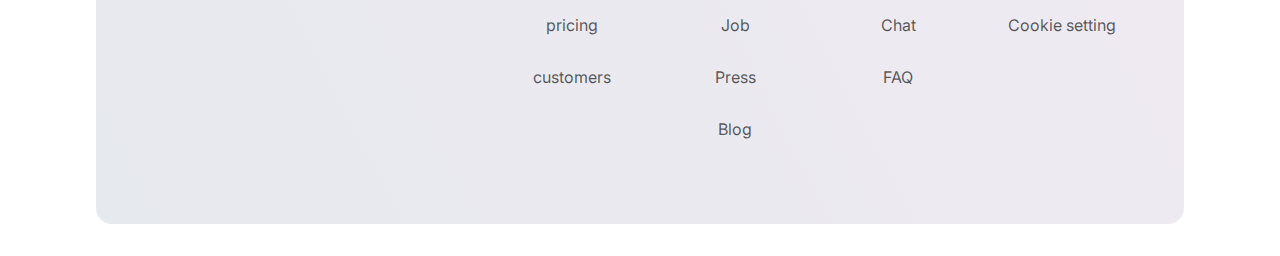
==== commit 9e57b24a: "Update index.html" ====
--- a/index.html
+++ b/index.html
@@ -138,8 +138,8 @@
             <div class="test_submain_body_01 t2" >
                 <p class="p1">Lorem, ipsum dolor sit amet consectetur adipisicing elit. Dolorem eos vero aliquam totam, non pariatur distinctio harum soluta fugiat. Ducimus.</p>
                 <img src="vishal.jpg" class="test_image" alt="">
-                <p class="name">Sara johnson</p>
-                <p class="work">8TH Grade English Teacher</p>
+                <p class="name">Vishal Mishra</p>
+                <p class="work">B.TECH Student At NIT J</p>
             </div>
             <div class="test_submain_body_01 t3">
                 <p class="p1">Lorem, ipsum dolor sit amet consectetur adipisicing elit. Dolorem eos vero aliquam totam, non pariatur distinctio harum soluta fugiat. Ducimus.</p>
